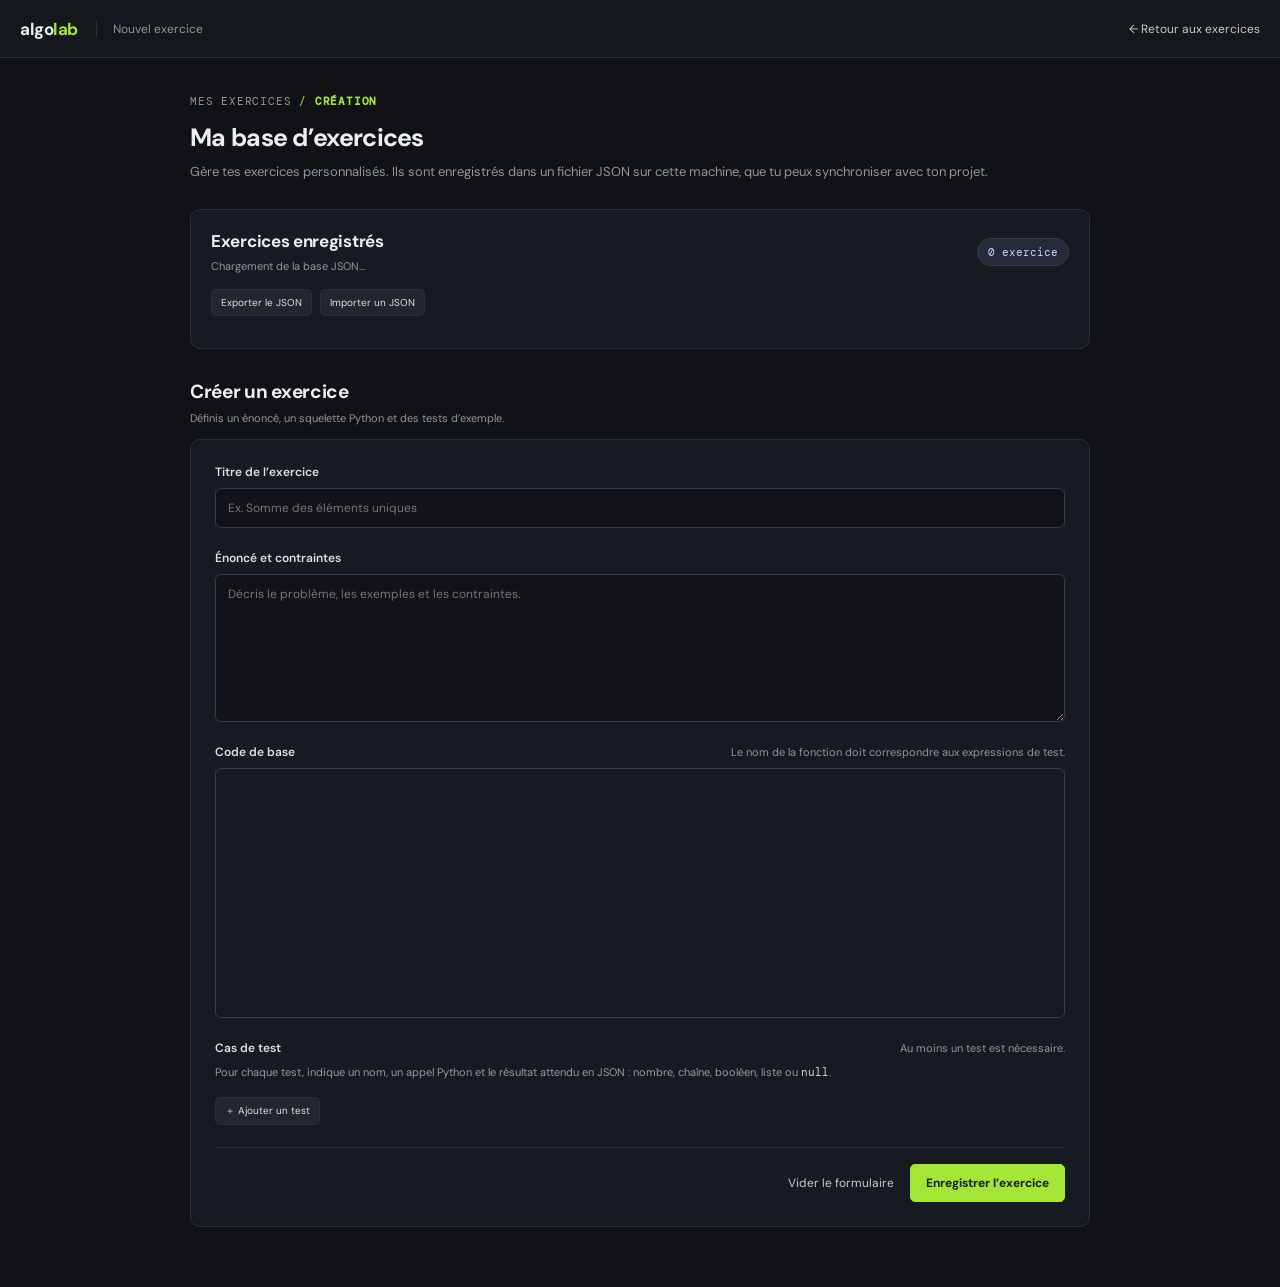
==== custom.html @ f3fa22e3 "Initial AlgoLab application baseline" ====
<!doctype html>
<html lang="fr">
<head>
  <meta charset="utf-8">
  <meta name="viewport" content="width=device-width, initial-scale=1">
  <title>Créer un exercice — AlgoLab</title>
  <link rel="preconnect" href="https://fonts.googleapis.com">
  <link href="https://fonts.googleapis.com/css2?family=DM+Mono:wght@400;500&family=DM+Sans:wght@400;500;600;700&display=swap" rel="stylesheet">
  <link rel="stylesheet" href="styles/base.css">
  <link rel="stylesheet" href="styles/layout.css">
  <link rel="stylesheet" href="styles/editor.css">
  <link rel="stylesheet" href="styles/custom.css">
</head>
<body class="custom-page">
  <div class="app">
    <header class="top">
      <div class="brand">algo<b>lab</b></div>
      <div class="sub">Nouvel exercice</div>
      <div class="grow"></div>
      <a class="back-link" href="index.html">← Retour aux exercices</a>
    </header>
    <main class="custom-main">
      <div class="custom-intro">
        <div class="crumb">MES EXERCICES <span> / <b>CRÉATION</b></span></div>
        <h1>Ma base d’exercices</h1>
        <p>Gère tes exercices personnalisés. Ils sont enregistrés dans un fichier JSON sur cette machine, que tu peux synchroniser avec ton projet.</p>
      </div>
      <section class="database-panel">
        <div class="database-heading"><div><h2>Exercices enregistrés</h2><p id="databaseStatus">Chargement de la base JSON…</p></div><span id="databaseCount" class="pill">0 exercice</span></div>
        <div class="database-tools"><button id="exportDatabase" class="btn" type="button">Exporter le JSON</button><button id="chooseImport" class="btn" type="button">Importer un JSON</button><input id="importFile" type="file" accept="application/json,.json" hidden></div>
        <div id="legacyImport" class="legacy-import" hidden><span id="legacyMessage">Des exercices de l’ancien stockage navigateur sont disponibles.</span><button id="importLegacy" class="btn" type="button">Importer dans la base JSON</button></div>
        <div id="exerciseList" class="exercise-list"></div>
      </section>
      <div class="form-title"><h2 id="formTitle">Créer un exercice</h2><p>Définis un énoncé, un squelette Python et des tests d’exemple.</p></div>
      <form id="exerciseForm" class="exercise-form">
        <label class="field">
          <span>Titre de l’exercice</span>
          <input id="exerciseTitle" name="title" required maxlength="90" placeholder="Ex. Somme des éléments uniques">
        </label>
        <label class="field">
          <span>Énoncé et contraintes</span>
          <textarea id="statement" name="statement" required rows="7" placeholder="Décris le problème, les exemples et les contraintes."></textarea>
        </label>
        <section class="field">
          <div class="field-heading"><span>Code de base</span><span class="field-help">Le nom de la fonction doit correspondre aux expressions de test.</span></div>
          <div id="codeEditor" class="editor custom-code" aria-label="Code Python de départ"></div>
        </section>
        <section class="field">
          <div class="field-heading"><span>Cas de test</span><span class="field-help">Au moins un test est nécessaire.</span></div>
          <div class="case-guide">Pour chaque test, indique un nom, un appel Python et le résultat attendu en JSON : nombre, chaîne, booléen, liste ou <code>null</code>.</div>
          <div id="testCases" class="test-cases"></div>
          <button type="button" id="addCase" class="btn add-case">＋ Ajouter un test</button>
        </section>
        <div id="formError" class="form-error" role="alert"></div>
        <div class="form-actions"><a class="cancel-link" href="custom.html">Vider le formulaire</a><button id="saveExercise" class="btn run save-exercise" type="submit">Enregistrer l’exercice</button></div>
      </form>
    </main>
  </div>
  <template id="caseTemplate">
    <div class="case-row">
      <label><span>Nom du test</span><input class="case-label" required placeholder="Ex. Liste vide"></label>
      <label><span>Appel Python</span><input class="case-expression" required placeholder="ma_fonction([])"></label>
      <label><span>Résultat attendu (JSON)</span><input class="case-expected" required placeholder="0 ou true"></label>
      <button type="button" class="remove-case" aria-label="Supprimer ce test" title="Supprimer ce test">×</button>
    </div>
  </template>
  <script type="module" src="scripts/custom.js"></script>
</body>
</html>
---- styles/base.css ----
:root{--bg:#101216;--panel:#171a20;--panel2:#1d2129;--line:#2a2f39;--text:#eceff4;--muted:#8e96a5;--green:#a3e635;--red:#ff7474;--mono:'DM Mono',monospace;--sans:'DM Sans',sans-serif}
*{box-sizing:border-box}body{margin:0;background:var(--bg);color:var(--text);font:14px var(--sans);height:100vh;overflow:hidden}
button,input,textarea{font:inherit}.grow,.spacer{flex:1}.muted,.foot{color:var(--muted)}.foot{font-size:10px}
---- styles/layout.css ----
.app{height:100vh;display:grid;grid-template-rows:58px 1fr}.top{display:flex;align-items:center;gap:18px;padding:0 20px;border-bottom:1px solid var(--line);background:#14171c}
.brand{font-weight:700;font-size:17px;letter-spacing:-.5px}.brand b{color:var(--green)}.sub{color:var(--muted);font-size:12px;border-left:1px solid var(--line);padding-left:16px}.pill{font:11px var(--mono);color:#c6d2ff;background:#242a38;border:1px solid #343d53;border-radius:20px;padding:6px 10px}
.exam-target{color:#d7e8b5;border-color:#4b5e31;background:#20271b}
.clear-submissions{border-color:#704b46;color:#ffb5a9;background:#281e1d}.clear-submissions:hover{background:#3a2522}
.add-exercise{display:block;margin:0 0 11px;padding:9px 10px;border:1px solid #3b4a2b;border-radius:6px;background:#1d2418;color:#c8e99b;text-decoration:none;font-size:12px}.add-exercise:hover{background:#27321d;color:#e1ffc0}
.layout{display:grid;grid-template-columns:275px minmax(300px,1fr) minmax(380px,1.15fr);grid-template-rows:minmax(0,1fr);height:calc(100vh - 58px);min-height:0}.sidebar,.statement,.right{min-height:0}.sidebar{border-right:1px solid var(--line);overflow:auto;background:#14171c;padding:15px 10px}.search{width:100%;background:var(--panel);border:1px solid var(--line);color:var(--text);padding:10px 12px;border-radius:7px;font-size:12px;margin-bottom:14px;outline:none}
.group{margin:16px 8px 7px;color:#697181;font-size:10px;font-weight:700;letter-spacing:1.2px;text-transform:uppercase}.item{display:flex;align-items:center;gap:9px;padding:9px 10px;border-radius:6px;color:#b9bfcb;cursor:pointer;font-size:12px}.item:hover{background:var(--panel2)}.item.active{background:#252b34;color:white}.dot{width:7px;height:7px;border-radius:50%;background:#454c59;flex:none}.item.done .dot{background:var(--green)}.name{white-space:nowrap;overflow:hidden;text-overflow:ellipsis;flex:1}.check{font-size:10px;color:var(--green)}
.statement{overflow:auto;padding:26px 28px 40px;border-right:1px solid var(--line)}.crumb{font:11px var(--mono);color:var(--muted);text-transform:uppercase;letter-spacing:.8px;margin-bottom:22px}.crumb span{color:var(--green)}h1{font-size:25px;line-height:1.2;margin:0 0 18px;letter-spacing:-.7px}.tag{display:inline-flex;padding:5px 9px;border:1px solid #343a46;border-radius:20px;color:#bdc4d0;font:10px var(--mono);margin-bottom:20px}.description{white-space:pre-wrap;color:#bcc2cc;font-size:13px;line-height:1.75}.hint{margin-top:22px;padding:13px 14px;border:1px solid #3a3825;background:#222116;border-radius:7px;color:#d4ca91;font-size:12px;line-height:1.6}
@media(max-width:900px){body{overflow:auto;height:auto}.app{height:auto;min-height:100vh}.layout{height:auto;grid-template-columns:220px 1fr;grid-template-rows:auto}.statement{display:none}.right{height:auto;min-height:calc(100vh - 58px)}}@media(max-width:700px){.exam-target{display:none}}@media(max-width:600px){.layout{grid-template-columns:1fr}.sidebar{max-height:190px;border-right:0;border-bottom:1px solid var(--line)}.right{min-height:75vh}.sub{display:none}}@media(max-width:420px){.top #count{display:none}}
---- styles/editor.css ----
.right{display:flex;height:100%;min-height:0;overflow:hidden;flex-direction:column;min-width:0;background:#111318}.bar{display:flex;flex:0 0 auto;flex-wrap:wrap;align-items:center;min-height:50px;padding:5px 10px;gap:6px;border-bottom:1px solid var(--line);background:#171a20}.file{font:10px var(--mono);color:#c5cad4;max-width:145px;overflow:hidden;text-overflow:ellipsis;white-space:nowrap}.btn{border:1px solid var(--line);border-radius:5px;background:#222630;color:#dce0e8;padding:6px 9px;font-size:10px;white-space:nowrap;cursor:pointer}.btn:hover{background:#2b303a}.run{background:var(--green);border-color:var(--green);color:#17200b;font-weight:700;padding:7px 10px}.run:hover{background:#b4f264}.run:disabled{opacity:.6;cursor:wait}.timer-tools{display:flex;align-items:center;gap:4px;border:1px solid var(--line);border-radius:6px;padding:2px 4px;background:#111318}.timer{min-width:42px;text-align:center;font:11px var(--mono);font-variant-numeric:tabular-nums;color:#e7ebf3}.timer-toggle.is-running{color:#f7d675}.timer-reset,.reset-code{font-size:14px;line-height:1;padding:5px 7px}.score-chip{border:1px solid #343a46;border-radius:6px;padding:6px 7px;color:#d5dbe5;font:10px var(--mono);white-space:nowrap}.score-chip.score-pass{color:var(--green);border-color:#536d2c;background:#202819}.score-chip.score-fail{color:#ffaaa1;border-color:#71453e;background:#291d1d}
.editorWrap{position:relative;flex:1 1 0;min-height:180px;overflow:hidden;background:#111318}.editor{height:100%;min-height:240px}.editor .cm-editor{height:100%;background:#111318;color:#d8dee9;font:13px/1.65 var(--mono)}.editor .cm-editor.cm-focused{outline:0}.editor .cm-scroller{overflow:auto}.editor .cm-gutters{border:0;background:#111318;color:#596171}.editor .cm-activeLineGutter{background:#1b2028}.editor .cm-activeLine{background:#171b22}.editor .cm-cursor,.editor .cm-dropCursor{border-left-color:#d9e2f2}.editor .cm-editor .cm-selectionBackground{background:#435b83!important}.editor .cm-editor.cm-focused .cm-selectionBackground{background:#4c6b99!important}.editor .cm-editor .cm-content ::selection{background:#4c6b99!important}.consoleHead{display:flex;flex:0 0 46px;align-items:center;padding:0 14px;border-top:1px solid var(--line);border-bottom:1px solid var(--line);font-size:11px;color:#aab1bd}.console{flex:0 1 35%;min-height:140px;max-height:45%;overflow:auto;padding:12px 16px;font:11px/1.7 var(--mono);color:#aab1bd;white-space:pre-wrap}.console-output-section{margin-bottom:14px}.console-output-label{margin-bottom:5px;color:#778192;font:10px var(--mono);text-transform:uppercase;letter-spacing:.06em}.console-output{margin:0;padding:8px 10px;border-radius:5px;background:#0d0f13;color:#dbe3ef;font:11px/1.6 var(--mono);white-space:pre-wrap;overflow-wrap:anywhere}.console-output.stderr{color:#ffaaa1}.test-results-label{padding-top:9px;border-top:1px solid var(--line)}.pass{color:var(--green)}.fail{color:var(--red)}
@media(max-width:900px){.right{height:auto;min-height:calc(100vh - 58px)}.editorWrap{flex:0 0 60vh;min-height:260px}.console{flex:0 0 36vh;max-height:none;min-height:180px}}
@media(max-width:600px){.right{min-height:75vh}.editorWrap{flex-basis:50vh}.console{flex-basis:35vh}.bar{gap:4px}.bar .foot{display:none}.file{max-width:110px}.score-chip{font-size:9px;padding:5px}.run{padding:7px 8px}}
.limit-control{display:inline-flex;align-items:center;gap:4px;color:#8992a1;font:9px var(--mono);white-space:nowrap}.limit-control select{max-width:62px;border:1px solid var(--line);border-radius:5px;background:#222630;color:#dce0e8;padding:5px 3px;font:10px var(--mono)}
.execution-metrics{display:grid;grid-template-columns:repeat(4,minmax(120px,1fr));gap:7px;margin:0 0 12px}.execution-metric{display:flex;min-width:0;flex-direction:column;gap:5px;padding:9px 10px;border:1px solid #292e38;border-radius:6px;background:#15181e}.execution-metric span{color:#8690a0;font:9px var(--mono);text-transform:uppercase;letter-spacing:.04em}.execution-metric strong{color:#dbe3ef;font:12px var(--mono);overflow-wrap:anywhere}.execution-metric small{color:#798393;font:9px/1.45 var(--mono)}
@media(max-width:820px){.execution-metrics{grid-template-columns:repeat(2,minmax(110px,1fr))}}
---- styles/custom.css ----
.custom-page{height:auto;min-height:100vh;overflow:auto}.custom-page .app{height:auto;min-height:100vh;grid-template-rows:58px 1fr}.back-link,.cancel-link{color:#c2cad7;text-decoration:none;font-size:12px}.back-link:hover,.cancel-link:hover{color:var(--green)}.custom-main{width:min(960px,100%);margin:0 auto;padding:36px 30px 60px}.custom-intro{margin-bottom:26px}.custom-intro .crumb{margin-bottom:15px}.custom-intro h1{margin-bottom:9px}.custom-intro p{margin:0;color:var(--muted);font-size:13px;line-height:1.6}.exercise-form{display:grid;gap:22px;padding:24px;background:#171a20;border:1px solid var(--line);border-radius:10px}.field{display:grid;gap:8px;min-width:0}.field>span,.field-heading>span:first-child,.case-row label>span{font-size:12px;font-weight:600;color:#dce1e9}.field input,.field textarea,.case-row input{width:100%;border:1px solid #353b47;border-radius:6px;background:#111318;color:var(--text);padding:10px 12px;outline:none;font:12px/1.5 var(--sans)}.field textarea{resize:vertical;min-height:130px}.field input:focus,.field textarea:focus,.case-row input:focus{border-color:#657bb0;box-shadow:0 0 0 2px #657bb033}.field-heading{display:flex;align-items:baseline;justify-content:space-between;gap:12px}.field-help{color:var(--muted);font-size:11px}.custom-code{height:250px;border:1px solid #353b47;border-radius:6px;overflow:hidden}.custom-code .cm-editor{height:100%}.case-guide{color:#929bab;font-size:11px;line-height:1.6}.case-guide code{font-family:var(--mono);color:#d1d8e4}.test-cases{display:grid;gap:8px}.case-row{display:grid;grid-template-columns:minmax(110px,.8fr) minmax(190px,1.5fr) minmax(150px,1fr) 30px;align-items:end;gap:9px;padding:11px;background:#13161b;border:1px solid #292e37;border-radius:7px}.case-row label{display:grid;gap:6px;min-width:0}.case-row label>span{font-size:10px;color:#959eae}.case-row input{font:11px var(--mono);padding:9px}.remove-case{width:29px;height:35px;border:1px solid #45404a;border-radius:5px;background:#211b1f;color:#ffaaa1;font-size:20px;cursor:pointer}.remove-case:hover{background:#382126}.add-case{justify-self:start}.form-error{min-height:0;color:#ff9087;font-size:12px}.form-error:empty{display:none}.form-actions{display:flex;align-items:center;justify-content:flex-end;gap:16px;border-top:1px solid var(--line);padding-top:16px}.save-exercise{padding:10px 15px;font-size:12px}.custom-page .editor .cm-editor{font:13px/1.65 var(--mono)}
@media(max-width:700px){.custom-main{padding:26px 16px 40px}.exercise-form{padding:18px}.case-row{grid-template-columns:1fr 1fr}.case-row label:nth-child(2){grid-column:span 1}.remove-case{justify-self:end}.field-heading{align-items:start;flex-direction:column;gap:4px}}
@media(max-width:440px){.case-row{grid-template-columns:1fr 30px}.case-row label{grid-column:1}.case-row .remove-case{grid-column:2;grid-row:1;align-self:start}}
.database-panel{margin:0 0 30px;padding:20px;background:#171a20;border:1px solid var(--line);border-radius:10px}.database-heading{display:flex;align-items:center;justify-content:space-between;gap:15px}.database-heading h2,.form-title h2{margin:0;color:var(--text);font-size:17px;letter-spacing:-.3px}.database-heading p,.form-title p{margin:6px 0 0;color:var(--muted);font-size:11px;line-height:1.5}.database-tools{display:flex;gap:8px;margin:15px 0 10px}.database-tools .btn{color:#dbe1eb}.legacy-import{display:flex;align-items:center;justify-content:space-between;gap:12px;margin:12px 0;padding:11px 12px;border:1px solid #66552e;border-radius:7px;background:#252014;color:#f1da9c;font-size:11px}.legacy-import[hidden]{display:none}.exercise-list{display:grid;gap:8px;margin-top:12px}.database-empty{padding:14px;border:1px dashed #343a46;border-radius:6px;color:#8e96a5;font-size:12px}.database-row{display:flex;align-items:center;justify-content:space-between;gap:14px;padding:12px 13px;border:1px solid #2a2f39;border-radius:7px;background:#13161b}.database-details h3{margin:0;color:#e4e8ef;font-size:13px;font-weight:600}.database-details p{margin:5px 0 0;color:var(--muted);font-size:10px}.database-actions{display:flex;align-items:center;gap:7px;flex:none}.database-actions a{text-align:center}.delete-exercise{color:#ffaaa1}.delete-exercise:hover{background:#382126}.form-title{margin:0 0 12px}.form-title h2{font-size:19px}
@media(max-width:520px){.database-panel{padding:14px}.database-row{align-items:flex-start}.database-actions{flex-direction:column;align-items:stretch}.database-tools{flex-wrap:wrap}.legacy-import{align-items:flex-start;flex-direction:column}}
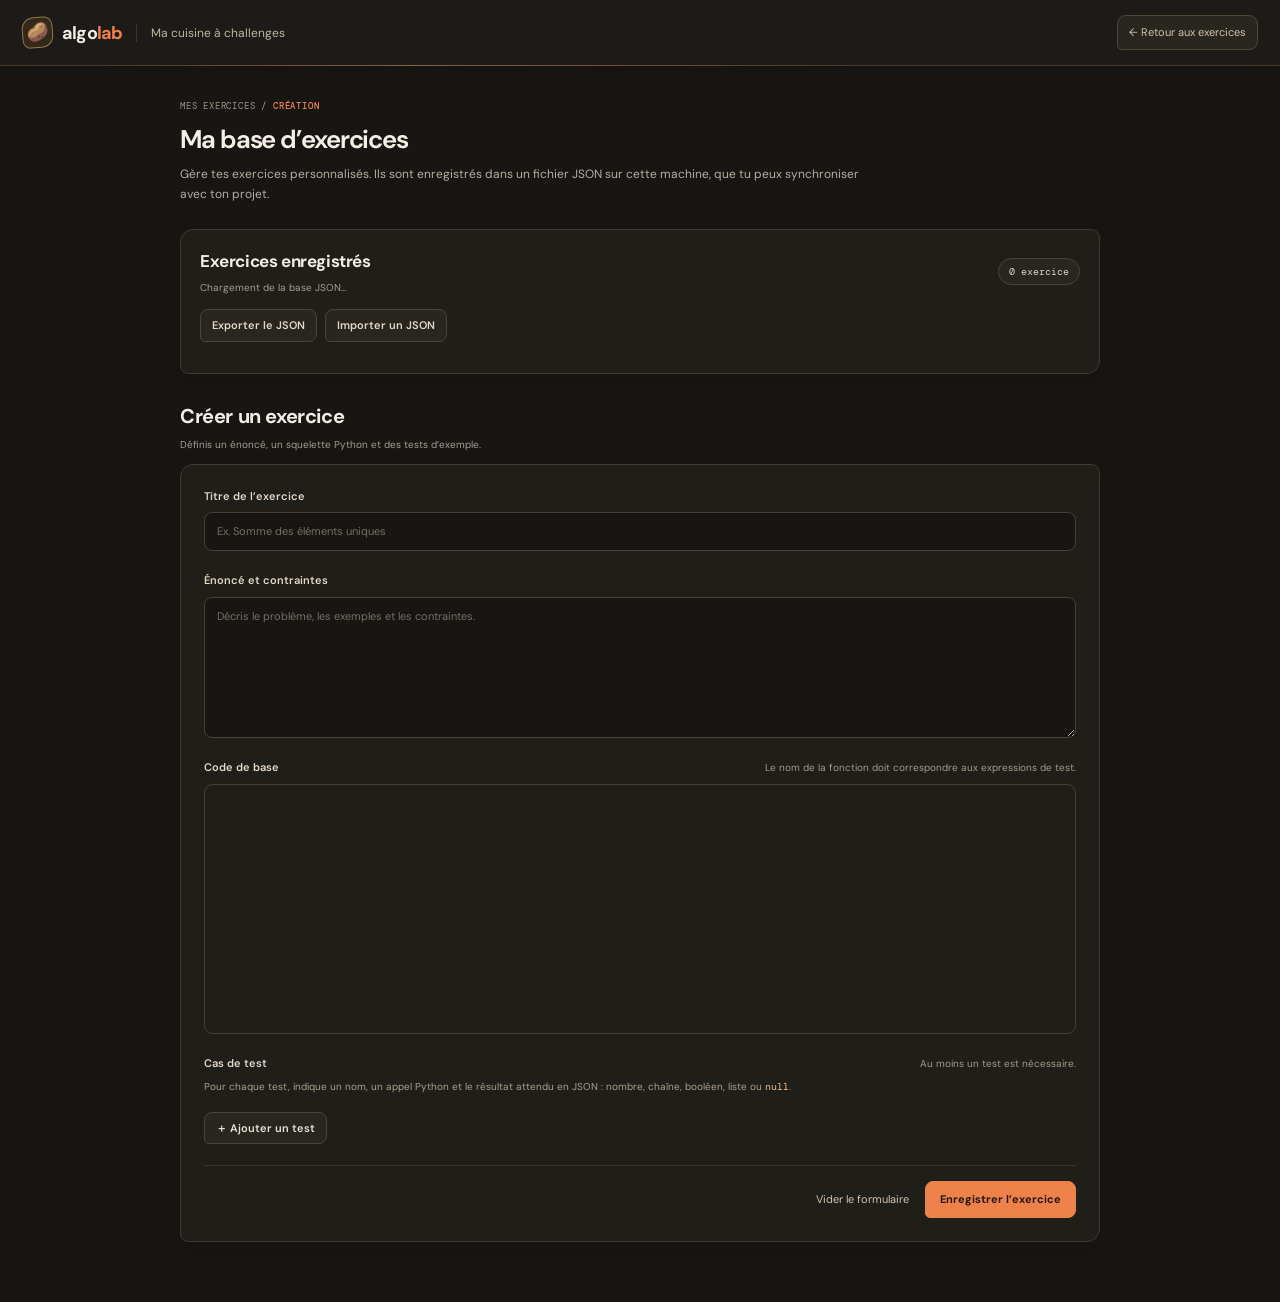
==== commit 58b657fd: "ui: give AlgoLab a warmer dark identity" ====
--- a/custom.html
+++ b/custom.html
@@ -5,7 +5,7 @@
   <meta name="viewport" content="width=device-width, initial-scale=1">
   <title>Créer un exercice — AlgoLab</title>
   <link rel="preconnect" href="https://fonts.googleapis.com">
-  <link href="https://fonts.googleapis.com/css2?family=DM+Mono:wght@400;500&family=DM+Sans:wght@400;500;600;700&display=swap" rel="stylesheet">
+  <link href="https://fonts.googleapis.com/css2?family=Caveat:wght@500;600;700&family=DM+Mono:wght@400;500&family=DM+Sans:wght@400;500;600;700&display=swap" rel="stylesheet">
   <link rel="stylesheet" href="styles/base.css">
   <link rel="stylesheet" href="styles/layout.css">
   <link rel="stylesheet" href="styles/editor.css">
@@ -14,8 +14,8 @@
 <body class="custom-page">
   <div class="app">
     <header class="top">
-      <div class="brand">algo<b>lab</b></div>
-      <div class="sub">Nouvel exercice</div>
+      <a class="brand" href="index.html" aria-label="AlgoLab, accueil"><span class="brand-mark" aria-hidden="true">🥔</span><span>algo<b>lab</b></span></a>
+      <div class="sub">Ma cuisine à challenges</div>
       <div class="grow"></div>
       <a class="back-link" href="index.html">← Retour aux exercices</a>
     </header>
--- a/styles/base.css
+++ b/styles/base.css
@@ -1,3 +1,48 @@
-:root{--bg:#101216;--panel:#171a20;--panel2:#1d2129;--line:#2a2f39;--text:#eceff4;--muted:#8e96a5;--green:#a3e635;--red:#ff7474;--mono:'DM Mono',monospace;--sans:'DM Sans',sans-serif}
-*{box-sizing:border-box}body{margin:0;background:var(--bg);color:var(--text);font:14px var(--sans);height:100vh;overflow:hidden}
-button,input,textarea{font:inherit}.grow,.spacer{flex:1}.muted,.foot{color:var(--muted)}.foot{font-size:10px}
+:root {
+  color-scheme: dark;
+  --bg: #171613;
+  --panel: #201e19;
+  --panel-raised: #27241e;
+  --panel-deep: #13120f;
+  --line: #3c372e;
+  --line-soft: #302c25;
+  --text: #f2eee6;
+  --muted: #a59e90;
+  --accent: #ee824a;
+  --accent-strong: #fa9660;
+  --accent-soft: #33231a;
+  --potato: #edc978;
+  --success: #afd08e;
+  --danger: #ef897b;
+  --mono: 'DM Mono', ui-monospace, monospace;
+  --sans: 'DM Sans', system-ui, sans-serif;
+  --hand: 'Caveat', cursive;
+}
+
+* { box-sizing: border-box; }
+
+body {
+  min-width: 320px;
+  height: 100vh;
+  margin: 0;
+  overflow: hidden;
+  background: var(--bg);
+  color: var(--text);
+  font: 14px/1.5 var(--sans);
+  -webkit-font-smoothing: antialiased;
+}
+
+button, input, textarea, select { font: inherit; }
+button, a, input, textarea, select { -webkit-tap-highlight-color: transparent; }
+button:focus-visible, a:focus-visible, input:focus-visible, textarea:focus-visible, select:focus-visible {
+  outline: 2px solid var(--accent);
+  outline-offset: 3px;
+}
+
+a { color: inherit; }
+h1, h2, h3, p { margin-top: 0; }
+.grow, .spacer { flex: 1; }
+.muted, .foot { color: var(--muted); }
+.foot { font-size: 10px; }
+
+::selection { color: #21160f; background: #f2a274; }
--- a/styles/layout.css
+++ b/styles/layout.css
@@ -1,9 +1,283 @@
-.app{height:100vh;display:grid;grid-template-rows:58px 1fr}.top{display:flex;align-items:center;gap:18px;padding:0 20px;border-bottom:1px solid var(--line);background:#14171c}
-.brand{font-weight:700;font-size:17px;letter-spacing:-.5px}.brand b{color:var(--green)}.sub{color:var(--muted);font-size:12px;border-left:1px solid var(--line);padding-left:16px}.pill{font:11px var(--mono);color:#c6d2ff;background:#242a38;border:1px solid #343d53;border-radius:20px;padding:6px 10px}
-.exam-target{color:#d7e8b5;border-color:#4b5e31;background:#20271b}
-.clear-submissions{border-color:#704b46;color:#ffb5a9;background:#281e1d}.clear-submissions:hover{background:#3a2522}
-.add-exercise{display:block;margin:0 0 11px;padding:9px 10px;border:1px solid #3b4a2b;border-radius:6px;background:#1d2418;color:#c8e99b;text-decoration:none;font-size:12px}.add-exercise:hover{background:#27321d;color:#e1ffc0}
-.layout{display:grid;grid-template-columns:275px minmax(300px,1fr) minmax(380px,1.15fr);grid-template-rows:minmax(0,1fr);height:calc(100vh - 58px);min-height:0}.sidebar,.statement,.right{min-height:0}.sidebar{border-right:1px solid var(--line);overflow:auto;background:#14171c;padding:15px 10px}.search{width:100%;background:var(--panel);border:1px solid var(--line);color:var(--text);padding:10px 12px;border-radius:7px;font-size:12px;margin-bottom:14px;outline:none}
-.group{margin:16px 8px 7px;color:#697181;font-size:10px;font-weight:700;letter-spacing:1.2px;text-transform:uppercase}.item{display:flex;align-items:center;gap:9px;padding:9px 10px;border-radius:6px;color:#b9bfcb;cursor:pointer;font-size:12px}.item:hover{background:var(--panel2)}.item.active{background:#252b34;color:white}.dot{width:7px;height:7px;border-radius:50%;background:#454c59;flex:none}.item.done .dot{background:var(--green)}.name{white-space:nowrap;overflow:hidden;text-overflow:ellipsis;flex:1}.check{font-size:10px;color:var(--green)}
-.statement{overflow:auto;padding:26px 28px 40px;border-right:1px solid var(--line)}.crumb{font:11px var(--mono);color:var(--muted);text-transform:uppercase;letter-spacing:.8px;margin-bottom:22px}.crumb span{color:var(--green)}h1{font-size:25px;line-height:1.2;margin:0 0 18px;letter-spacing:-.7px}.tag{display:inline-flex;padding:5px 9px;border:1px solid #343a46;border-radius:20px;color:#bdc4d0;font:10px var(--mono);margin-bottom:20px}.description{white-space:pre-wrap;color:#bcc2cc;font-size:13px;line-height:1.75}.hint{margin-top:22px;padding:13px 14px;border:1px solid #3a3825;background:#222116;border-radius:7px;color:#d4ca91;font-size:12px;line-height:1.6}
-@media(max-width:900px){body{overflow:auto;height:auto}.app{height:auto;min-height:100vh}.layout{height:auto;grid-template-columns:220px 1fr;grid-template-rows:auto}.statement{display:none}.right{height:auto;min-height:calc(100vh - 58px)}}@media(max-width:700px){.exam-target{display:none}}@media(max-width:600px){.layout{grid-template-columns:1fr}.sidebar{max-height:190px;border-right:0;border-bottom:1px solid var(--line)}.right{min-height:75vh}.sub{display:none}}@media(max-width:420px){.top #count{display:none}}
+.app {
+  display: grid;
+  grid-template-rows: 66px minmax(0, 1fr);
+  height: 100vh;
+}
+
+.top {
+  position: relative;
+  z-index: 2;
+  display: flex;
+  min-width: 0;
+  align-items: center;
+  gap: 14px;
+  padding: 0 22px;
+  border-bottom: 1px solid #4b382b;
+  background: #1d1b17;
+  box-shadow: 0 3px 14px #09080630;
+}
+
+.top::after {
+  position: absolute;
+  right: 0;
+  bottom: -1px;
+  left: 0;
+  height: 1px;
+  background: linear-gradient(90deg, transparent 8%, #d9824b80 32%, transparent 67%);
+  content: '';
+  pointer-events: none;
+}
+
+.brand {
+  display: inline-flex;
+  flex: none;
+  align-items: center;
+  gap: 9px;
+  color: var(--text);
+  font-size: 18px;
+  font-weight: 700;
+  letter-spacing: -.8px;
+  text-decoration: none;
+}
+
+.brand > span:last-child { line-height: 1; }
+.brand b { color: var(--accent); }
+
+.brand-mark {
+  display: grid;
+  width: 31px;
+  height: 31px;
+  place-items: center;
+  border: 1px solid #f0c97880;
+  border-radius: 12px 9px 12px 8px;
+  background: #34281a;
+  font-size: 18px;
+  transform: rotate(-5deg);
+}
+
+.sub {
+  padding-left: 14px;
+  border-left: 1px solid var(--line);
+  color: #c0b5a2;
+  font-size: 12px;
+}
+
+.pill {
+  display: inline-flex;
+  flex: none;
+  align-items: center;
+  gap: 5px;
+  padding: 6px 10px;
+  border: 1px solid #4a4438;
+  border-radius: 999px;
+  background: #29261f;
+  color: #d6d0c4;
+  font: 10px var(--mono);
+  white-space: nowrap;
+}
+
+.exam-target { border-color: #665233; background: #30281a; color: #f0d28e; }
+.exam-target i { color: #ba8954; font-style: normal; }
+.language-pill { border-color: #514536; color: #f0c978; }
+.language-pill span { width: 6px; height: 6px; border-radius: 50%; background: var(--success); }
+.count-pill { color: #c6bfb2; }
+
+.btn {
+  padding: 7px 11px;
+  border: 1px solid #4b4438;
+  border-radius: 8px 8px 8px 5px;
+  background: #29261f;
+  color: #e9e2d6;
+  font-size: 11px;
+  font-weight: 600;
+  white-space: nowrap;
+  cursor: pointer;
+  transition: border-color .16s ease, background .16s ease, color .16s ease, transform .16s ease;
+}
+
+.btn:hover { border-color: #806046; background: #352e25; }
+.btn:active { transform: translateY(1px); }
+.clear-submissions { border-color: #67453a; background: #2d211c; color: #eab39b; }
+.clear-submissions:hover { border-color: var(--accent); background: #3a271e; color: #ffd2b9; }
+
+.add-exercise {
+  display: flex;
+  align-items: center;
+  gap: 9px;
+  margin: 0 0 11px;
+  padding: 10px 12px;
+  border: 1px solid #67442f;
+  border-radius: 10px 10px 10px 6px;
+  background: #2c211a;
+  color: #f1b28b;
+  font-size: 12px;
+  font-weight: 600;
+  text-decoration: none;
+  transition: background .16s ease, border-color .16s ease;
+}
+
+.add-exercise::first-letter { color: var(--accent); }
+.add-exercise:hover { border-color: var(--accent); background: #37271e; color: #ffd4b6; }
+
+.layout {
+  display: grid;
+  min-height: 0;
+  grid-template-columns: 250px minmax(285px, .92fr) minmax(390px, 1.2fr);
+  gap: 11px;
+  padding: 11px;
+}
+
+.sidebar, .statement, .right { min-width: 0; min-height: 0; }
+
+.sidebar {
+  overflow: auto;
+  padding: 14px 11px;
+  border: 1px solid var(--line-soft);
+  border-radius: 12px 8px 12px 8px;
+  background: #1d1b17;
+}
+
+.search {
+  width: 100%;
+  margin-bottom: 13px;
+  padding: 10px 12px;
+  border: 1px solid #403a31;
+  border-radius: 9px;
+  outline: none;
+  background: #151410;
+  color: var(--text);
+  font-size: 12px;
+  transition: border-color .16s ease, box-shadow .16s ease;
+}
+
+.search::placeholder { color: #81796c; }
+.search:focus { border-color: #b66e45; box-shadow: 0 0 0 3px #ee824a16; }
+
+.group {
+  margin: 18px 8px 7px;
+  color: #968b79;
+  font-size: 9px;
+  font-weight: 700;
+  letter-spacing: 1.25px;
+  text-transform: uppercase;
+}
+
+.item {
+  position: relative;
+  display: flex;
+  align-items: center;
+  gap: 9px;
+  padding: 9px 10px;
+  border: 1px solid transparent;
+  border-radius: 8px 8px 8px 5px;
+  color: #c2bbae;
+  cursor: pointer;
+  font-size: 11px;
+  transition: background .14s ease, border-color .14s ease, color .14s ease;
+}
+
+.item:hover { background: #29261f; color: var(--text); }
+.item.active { border-color: #50402f; background: #30271e; color: #fff3e5; }
+.item.active::before { position: absolute; top: 9px; bottom: 9px; left: -1px; width: 2px; border-radius: 2px; background: var(--accent); content: ''; }
+.dot { width: 6px; height: 6px; flex: none; border-radius: 50%; background: #6e675a; }
+.item.done .dot { background: var(--success); box-shadow: 0 0 0 3px #afd08e18; }
+.name { overflow: hidden; flex: 1; white-space: nowrap; text-overflow: ellipsis; }
+.check { color: var(--success); font-size: 10px; }
+
+.statement {
+  overflow: auto;
+  padding: 25px 25px 30px;
+  border: 1px solid var(--line-soft);
+  border-radius: 12px 8px 12px 8px;
+  background: #201e19;
+}
+
+.crumb {
+  margin-bottom: 20px;
+  color: #9c927f;
+  font: 9px var(--mono);
+  letter-spacing: .09em;
+  text-transform: uppercase;
+}
+
+.crumb span { color: #c0a27c; }
+.crumb b { color: var(--accent); font-weight: 500; }
+
+h1 {
+  margin: 0 0 13px;
+  color: #f5efe5;
+  font-size: clamp(23px, 2vw, 31px);
+  font-weight: 650;
+  letter-spacing: -1.1px;
+  line-height: 1.13;
+}
+
+.tag {
+  display: inline-flex;
+  margin: 0 0 20px;
+  padding: 5px 9px;
+  border: 1px solid #594432;
+  border-radius: 999px;
+  background: #2e241b;
+  color: #e6b48d;
+  font: 9px var(--mono);
+}
+
+.description {
+  color: #d0c9bd;
+  font-size: 12px;
+  line-height: 1.8;
+  white-space: pre-wrap;
+}
+
+.hint {
+  display: flex;
+  align-items: flex-start;
+  gap: 11px;
+  margin-top: 24px;
+  padding: 13px 14px;
+  border: 1px dashed #705238;
+  border-radius: 11px 11px 11px 6px;
+  background: #292219;
+  color: #edcf91;
+}
+
+.hint-spark { color: var(--accent); font-size: 17px; line-height: 1.1; }
+.hint b { display: block; margin-bottom: 2px; color: #f0c887; font: 600 18px/1 var(--hand); }
+.hint p { margin: 0; color: #c4b69d; font-size: 10px; line-height: 1.6; }
+
+@media (max-width: 1120px) {
+  .top { gap: 9px; padding: 0 15px; }
+  .sub { font-size: 11px; }
+  .layout { grid-template-columns: 220px minmax(240px, .9fr) minmax(360px, 1.2fr); gap: 8px; padding: 8px; }
+  .statement { padding: 22px 19px; }
+}
+
+@media (max-width: 900px) {
+  body { height: auto; overflow: auto; }
+  .app { height: auto; min-height: 100vh; grid-template-rows: auto 1fr; }
+  .top { min-height: 64px; flex-wrap: wrap; padding: 10px 14px; }
+  .layout { height: auto; grid-template-columns: 220px minmax(0, 1fr); grid-template-rows: auto; }
+  .statement { display: none; }
+  .right { height: auto; min-height: calc(100vh - 90px); }
+}
+
+@media (max-width: 700px) {
+  .exam-target, .count-pill { display: none; }
+  .sub { display: none; }
+  .top .grow { display: block; }
+}
+
+@media (max-width: 600px) {
+  .layout { grid-template-columns: 1fr; }
+  .sidebar { max-height: 220px; border-radius: 10px; }
+  .right { min-height: 75vh; border-radius: 10px; }
+  .top { gap: 8px; padding: 9px 11px; }
+  .brand { font-size: 16px; }
+  .brand-mark { width: 28px; height: 28px; }
+  .clear-submissions { padding: 6px 8px; font-size: 10px; }
+}
+
+@media (max-width: 420px) {
+  .language-pill { display: none; }
+}
--- a/styles/editor.css
+++ b/styles/editor.css
@@ -1,7 +1,166 @@
-.right{display:flex;height:100%;min-height:0;overflow:hidden;flex-direction:column;min-width:0;background:#111318}.bar{display:flex;flex:0 0 auto;flex-wrap:wrap;align-items:center;min-height:50px;padding:5px 10px;gap:6px;border-bottom:1px solid var(--line);background:#171a20}.file{font:10px var(--mono);color:#c5cad4;max-width:145px;overflow:hidden;text-overflow:ellipsis;white-space:nowrap}.btn{border:1px solid var(--line);border-radius:5px;background:#222630;color:#dce0e8;padding:6px 9px;font-size:10px;white-space:nowrap;cursor:pointer}.btn:hover{background:#2b303a}.run{background:var(--green);border-color:var(--green);color:#17200b;font-weight:700;padding:7px 10px}.run:hover{background:#b4f264}.run:disabled{opacity:.6;cursor:wait}.timer-tools{display:flex;align-items:center;gap:4px;border:1px solid var(--line);border-radius:6px;padding:2px 4px;background:#111318}.timer{min-width:42px;text-align:center;font:11px var(--mono);font-variant-numeric:tabular-nums;color:#e7ebf3}.timer-toggle.is-running{color:#f7d675}.timer-reset,.reset-code{font-size:14px;line-height:1;padding:5px 7px}.score-chip{border:1px solid #343a46;border-radius:6px;padding:6px 7px;color:#d5dbe5;font:10px var(--mono);white-space:nowrap}.score-chip.score-pass{color:var(--green);border-color:#536d2c;background:#202819}.score-chip.score-fail{color:#ffaaa1;border-color:#71453e;background:#291d1d}
-.editorWrap{position:relative;flex:1 1 0;min-height:180px;overflow:hidden;background:#111318}.editor{height:100%;min-height:240px}.editor .cm-editor{height:100%;background:#111318;color:#d8dee9;font:13px/1.65 var(--mono)}.editor .cm-editor.cm-focused{outline:0}.editor .cm-scroller{overflow:auto}.editor .cm-gutters{border:0;background:#111318;color:#596171}.editor .cm-activeLineGutter{background:#1b2028}.editor .cm-activeLine{background:#171b22}.editor .cm-cursor,.editor .cm-dropCursor{border-left-color:#d9e2f2}.editor .cm-editor .cm-selectionBackground{background:#435b83!important}.editor .cm-editor.cm-focused .cm-selectionBackground{background:#4c6b99!important}.editor .cm-editor .cm-content ::selection{background:#4c6b99!important}.consoleHead{display:flex;flex:0 0 46px;align-items:center;padding:0 14px;border-top:1px solid var(--line);border-bottom:1px solid var(--line);font-size:11px;color:#aab1bd}.console{flex:0 1 35%;min-height:140px;max-height:45%;overflow:auto;padding:12px 16px;font:11px/1.7 var(--mono);color:#aab1bd;white-space:pre-wrap}.console-output-section{margin-bottom:14px}.console-output-label{margin-bottom:5px;color:#778192;font:10px var(--mono);text-transform:uppercase;letter-spacing:.06em}.console-output{margin:0;padding:8px 10px;border-radius:5px;background:#0d0f13;color:#dbe3ef;font:11px/1.6 var(--mono);white-space:pre-wrap;overflow-wrap:anywhere}.console-output.stderr{color:#ffaaa1}.test-results-label{padding-top:9px;border-top:1px solid var(--line)}.pass{color:var(--green)}.fail{color:var(--red)}
-@media(max-width:900px){.right{height:auto;min-height:calc(100vh - 58px)}.editorWrap{flex:0 0 60vh;min-height:260px}.console{flex:0 0 36vh;max-height:none;min-height:180px}}
-@media(max-width:600px){.right{min-height:75vh}.editorWrap{flex-basis:50vh}.console{flex-basis:35vh}.bar{gap:4px}.bar .foot{display:none}.file{max-width:110px}.score-chip{font-size:9px;padding:5px}.run{padding:7px 8px}}
-.limit-control{display:inline-flex;align-items:center;gap:4px;color:#8992a1;font:9px var(--mono);white-space:nowrap}.limit-control select{max-width:62px;border:1px solid var(--line);border-radius:5px;background:#222630;color:#dce0e8;padding:5px 3px;font:10px var(--mono)}
-.execution-metrics{display:grid;grid-template-columns:repeat(4,minmax(120px,1fr));gap:7px;margin:0 0 12px}.execution-metric{display:flex;min-width:0;flex-direction:column;gap:5px;padding:9px 10px;border:1px solid #292e38;border-radius:6px;background:#15181e}.execution-metric span{color:#8690a0;font:9px var(--mono);text-transform:uppercase;letter-spacing:.04em}.execution-metric strong{color:#dbe3ef;font:12px var(--mono);overflow-wrap:anywhere}.execution-metric small{color:#798393;font:9px/1.45 var(--mono)}
-@media(max-width:820px){.execution-metrics{grid-template-columns:repeat(2,minmax(110px,1fr))}}
+.right {
+  display: flex;
+  height: 100%;
+  min-width: 0;
+  min-height: 0;
+  overflow: hidden;
+  flex-direction: column;
+  border: 1px solid #423b30;
+  border-radius: 12px 8px 12px 8px;
+  background: var(--panel-deep);
+  box-shadow: 0 8px 26px #08070525;
+}
+
+.bar {
+  display: flex;
+  min-height: 52px;
+  flex: 0 0 auto;
+  flex-wrap: wrap;
+  align-items: center;
+  gap: 6px;
+  padding: 6px 10px;
+  border-bottom: 1px solid #393328;
+  background: #24211b;
+}
+
+.file {
+  max-width: 145px;
+  overflow: hidden;
+  color: #d3c8b7;
+  font: 10px var(--mono);
+  text-overflow: ellipsis;
+  white-space: nowrap;
+}
+
+.timer-tools {
+  display: flex;
+  align-items: center;
+  gap: 4px;
+  padding: 2px 4px;
+  border: 1px solid #403a30;
+  border-radius: 8px;
+  background: #191713;
+}
+
+.timer {
+  min-width: 42px;
+  color: #f0d6a1;
+  font: 10px var(--mono);
+  font-variant-numeric: tabular-nums;
+  text-align: center;
+}
+
+.timer-toggle.is-running { color: var(--potato); }
+.timer-reset, .reset-code { padding: 5px 7px; color: #c6b9a6; font-size: 13px; line-height: 1; }
+.timer-reset:hover, .reset-code:hover { color: #ffd3b4; }
+
+.score-chip {
+  padding: 6px 8px;
+  border: 1px solid #494237;
+  border-radius: 8px;
+  color: #d7cbbb;
+  font: 9px var(--mono);
+  white-space: nowrap;
+}
+
+.score-chip.score-pass { border-color: #536b42; background: #222b1d; color: var(--success); }
+.score-chip.score-fail { border-color: #75483d; background: #30201b; color: #f2a093; }
+
+.run {
+  padding: 8px 13px;
+  border-color: var(--accent);
+  background: var(--accent);
+  color: #26170f;
+  font-weight: 700;
+}
+
+.run:hover { border-color: var(--accent-strong); background: var(--accent-strong); color: #28180f; }
+.run:disabled { opacity: .6; cursor: wait; }
+
+.limit-control {
+  display: inline-flex;
+  align-items: center;
+  gap: 4px;
+  color: #a9a08f;
+  font: 9px var(--mono);
+  white-space: nowrap;
+}
+
+.limit-control select {
+  max-width: 62px;
+  padding: 5px 4px;
+  border: 1px solid #474034;
+  border-radius: 6px;
+  background: #1b1915;
+  color: #e2d7c8;
+  font: 9px var(--mono);
+}
+
+.editorWrap {
+  position: relative;
+  min-height: 180px;
+  overflow: hidden;
+  flex: 1 1 0;
+  background: #171613;
+}
+
+.editor { height: 100%; min-height: 240px; }
+.editor .cm-editor { height: 100%; background: #171613; color: #e7e0d5; font: 12px/1.7 var(--mono); }
+.editor .cm-editor.cm-focused { outline: 0; }
+.editor .cm-scroller { overflow: auto; }
+.editor .cm-gutters { border: 0; background: #171613; color: #746c5e; }
+.editor .cm-activeLineGutter { background: #211f19; color: #d0aa7b; }
+.editor .cm-activeLine { background: #1d1b16; }
+.editor .cm-cursor, .editor .cm-dropCursor { border-left-color: #f3c98f; }
+.editor .cm-editor .cm-selectionBackground { background: #67452f !important; }
+.editor .cm-editor.cm-focused .cm-selectionBackground { background: #815438 !important; }
+.editor .cm-editor .cm-content ::selection { background: #815438 !important; }
+
+.consoleHead {
+  display: flex;
+  min-height: 44px;
+  flex: 0 0 44px;
+  align-items: center;
+  padding: 0 14px;
+  border-top: 1px solid #393328;
+  border-bottom: 1px solid #393328;
+  background: #211f19;
+  color: #c4b7a4;
+  font-size: 10px;
+  letter-spacing: .025em;
+}
+
+.consoleHead > span:first-child { color: #d6a077; }
+.console { min-height: 140px; max-height: 45%; overflow: auto; flex: 0 1 35%; padding: 12px 14px; color: #bcb3a5; font: 10px/1.7 var(--mono); white-space: pre-wrap; }
+.console-output-section { margin-bottom: 14px; }
+.console-output-label { margin-bottom: 5px; color: #a29580; font: 9px var(--mono); letter-spacing: .06em; text-transform: uppercase; }
+.console-output { margin: 0; padding: 9px 11px; border: 1px solid #39342b; border-radius: 8px 8px 8px 5px; background: #171613; color: #e0d8cb; font: 10px/1.65 var(--mono); overflow-wrap: anywhere; white-space: pre-wrap; }
+.console-output.stderr { border-color: #70473d; color: #f2a093; }
+.test-results-label { padding-top: 10px; border-top: 1px solid #393328; }
+.pass { color: var(--success); }
+.fail { color: var(--danger); }
+
+.execution-metrics { display: grid; grid-template-columns: repeat(4, minmax(110px, 1fr)); gap: 7px; margin: 0 0 12px; }
+.execution-metric { display: flex; min-width: 0; flex-direction: column; gap: 5px; padding: 9px 10px; border: 1px solid #39342b; border-radius: 9px 9px 9px 5px; background: #24211b; }
+.execution-metric span { color: #a89a83; font: 8px var(--mono); letter-spacing: .04em; text-transform: uppercase; }
+.execution-metric strong { color: #f0e6d7; font: 11px var(--mono); overflow-wrap: anywhere; }
+.execution-metric small { color: #9a907f; font: 9px/1.45 var(--mono); }
+
+@media (max-width: 900px) {
+  .right { height: auto; min-height: calc(100vh - 90px); }
+  .editorWrap { min-height: 260px; flex: 0 0 60vh; }
+  .console { max-height: none; min-height: 180px; flex: 0 0 36vh; }
+}
+
+@media (max-width: 820px) { .execution-metrics { grid-template-columns: repeat(2, minmax(110px, 1fr)); } }
+
+@media (max-width: 600px) {
+  .right { min-height: 75vh; }
+  .editorWrap { flex-basis: 50vh; }
+  .console { flex-basis: 35vh; }
+  .bar { gap: 5px; }
+  .bar .foot { display: none; }
+  .file { max-width: 110px; }
+  .score-chip { padding: 5px 6px; font-size: 8px; }
+  .run { padding: 7px 9px; }
+}
--- a/styles/custom.css
+++ b/styles/custom.css
@@ -1,5 +1,114 @@
-.custom-page{height:auto;min-height:100vh;overflow:auto}.custom-page .app{height:auto;min-height:100vh;grid-template-rows:58px 1fr}.back-link,.cancel-link{color:#c2cad7;text-decoration:none;font-size:12px}.back-link:hover,.cancel-link:hover{color:var(--green)}.custom-main{width:min(960px,100%);margin:0 auto;padding:36px 30px 60px}.custom-intro{margin-bottom:26px}.custom-intro .crumb{margin-bottom:15px}.custom-intro h1{margin-bottom:9px}.custom-intro p{margin:0;color:var(--muted);font-size:13px;line-height:1.6}.exercise-form{display:grid;gap:22px;padding:24px;background:#171a20;border:1px solid var(--line);border-radius:10px}.field{display:grid;gap:8px;min-width:0}.field>span,.field-heading>span:first-child,.case-row label>span{font-size:12px;font-weight:600;color:#dce1e9}.field input,.field textarea,.case-row input{width:100%;border:1px solid #353b47;border-radius:6px;background:#111318;color:var(--text);padding:10px 12px;outline:none;font:12px/1.5 var(--sans)}.field textarea{resize:vertical;min-height:130px}.field input:focus,.field textarea:focus,.case-row input:focus{border-color:#657bb0;box-shadow:0 0 0 2px #657bb033}.field-heading{display:flex;align-items:baseline;justify-content:space-between;gap:12px}.field-help{color:var(--muted);font-size:11px}.custom-code{height:250px;border:1px solid #353b47;border-radius:6px;overflow:hidden}.custom-code .cm-editor{height:100%}.case-guide{color:#929bab;font-size:11px;line-height:1.6}.case-guide code{font-family:var(--mono);color:#d1d8e4}.test-cases{display:grid;gap:8px}.case-row{display:grid;grid-template-columns:minmax(110px,.8fr) minmax(190px,1.5fr) minmax(150px,1fr) 30px;align-items:end;gap:9px;padding:11px;background:#13161b;border:1px solid #292e37;border-radius:7px}.case-row label{display:grid;gap:6px;min-width:0}.case-row label>span{font-size:10px;color:#959eae}.case-row input{font:11px var(--mono);padding:9px}.remove-case{width:29px;height:35px;border:1px solid #45404a;border-radius:5px;background:#211b1f;color:#ffaaa1;font-size:20px;cursor:pointer}.remove-case:hover{background:#382126}.add-case{justify-self:start}.form-error{min-height:0;color:#ff9087;font-size:12px}.form-error:empty{display:none}.form-actions{display:flex;align-items:center;justify-content:flex-end;gap:16px;border-top:1px solid var(--line);padding-top:16px}.save-exercise{padding:10px 15px;font-size:12px}.custom-page .editor .cm-editor{font:13px/1.65 var(--mono)}
-@media(max-width:700px){.custom-main{padding:26px 16px 40px}.exercise-form{padding:18px}.case-row{grid-template-columns:1fr 1fr}.case-row label:nth-child(2){grid-column:span 1}.remove-case{justify-self:end}.field-heading{align-items:start;flex-direction:column;gap:4px}}
-@media(max-width:440px){.case-row{grid-template-columns:1fr 30px}.case-row label{grid-column:1}.case-row .remove-case{grid-column:2;grid-row:1;align-self:start}}
-.database-panel{margin:0 0 30px;padding:20px;background:#171a20;border:1px solid var(--line);border-radius:10px}.database-heading{display:flex;align-items:center;justify-content:space-between;gap:15px}.database-heading h2,.form-title h2{margin:0;color:var(--text);font-size:17px;letter-spacing:-.3px}.database-heading p,.form-title p{margin:6px 0 0;color:var(--muted);font-size:11px;line-height:1.5}.database-tools{display:flex;gap:8px;margin:15px 0 10px}.database-tools .btn{color:#dbe1eb}.legacy-import{display:flex;align-items:center;justify-content:space-between;gap:12px;margin:12px 0;padding:11px 12px;border:1px solid #66552e;border-radius:7px;background:#252014;color:#f1da9c;font-size:11px}.legacy-import[hidden]{display:none}.exercise-list{display:grid;gap:8px;margin-top:12px}.database-empty{padding:14px;border:1px dashed #343a46;border-radius:6px;color:#8e96a5;font-size:12px}.database-row{display:flex;align-items:center;justify-content:space-between;gap:14px;padding:12px 13px;border:1px solid #2a2f39;border-radius:7px;background:#13161b}.database-details h3{margin:0;color:#e4e8ef;font-size:13px;font-weight:600}.database-details p{margin:5px 0 0;color:var(--muted);font-size:10px}.database-actions{display:flex;align-items:center;gap:7px;flex:none}.database-actions a{text-align:center}.delete-exercise{color:#ffaaa1}.delete-exercise:hover{background:#382126}.form-title{margin:0 0 12px}.form-title h2{font-size:19px}
-@media(max-width:520px){.database-panel{padding:14px}.database-row{align-items:flex-start}.database-actions{flex-direction:column;align-items:stretch}.database-tools{flex-wrap:wrap}.legacy-import{align-items:flex-start;flex-direction:column}}
+.custom-page { height: auto; min-height: 100vh; overflow: auto; }
+.custom-page .app { height: auto; min-height: 100vh; grid-template-rows: 66px 1fr; }
+
+.back-link, .cancel-link { color: #d0c3b0; font-size: 11px; text-decoration: none; }
+.back-link { padding: 8px 11px; border: 1px solid #504638; border-radius: 9px 9px 9px 5px; background: #29261f; }
+.back-link:hover, .cancel-link:hover { border-color: var(--accent); color: #ffc29d; }
+
+.custom-main { width: min(980px, 100%); margin: 0 auto; padding: 34px 30px 60px; }
+.custom-intro { margin-bottom: 24px; }
+.custom-intro .crumb { margin-bottom: 14px; }
+.custom-intro h1 { margin-bottom: 9px; }
+.custom-intro p { max-width: 700px; margin: 0; color: #b7ae9f; font-size: 12px; line-height: 1.7; }
+
+.database-panel, .exercise-form {
+  border: 1px solid #403a30;
+  border-radius: 13px 9px 13px 8px;
+  background: #201e19;
+  box-shadow: 0 8px 25px #09080620;
+}
+
+.database-panel { margin: 0 0 27px; padding: 19px; }
+.database-heading { display: flex; align-items: center; justify-content: space-between; gap: 15px; }
+.database-heading h2, .form-title h2 { margin: 0; color: var(--text); font-size: 17px; letter-spacing: -.4px; }
+.database-heading p, .form-title p { margin: 6px 0 0; color: var(--muted); font-size: 10px; line-height: 1.5; }
+.database-tools { display: flex; gap: 8px; margin: 14px 0 10px; }
+.database-tools .btn { color: #e2d8c9; }
+
+.legacy-import {
+  display: flex;
+  align-items: center;
+  justify-content: space-between;
+  gap: 12px;
+  margin: 12px 0;
+  padding: 11px 12px;
+  border: 1px solid #705633;
+  border-radius: 9px;
+  background: #2c251b;
+  color: #edce91;
+  font-size: 11px;
+}
+
+.legacy-import[hidden] { display: none; }
+.exercise-list { display: grid; gap: 8px; margin-top: 12px; }
+.database-empty { padding: 14px; border: 1px dashed #484135; border-radius: 8px; color: var(--muted); font-size: 11px; }
+.database-row { display: flex; align-items: center; justify-content: space-between; gap: 14px; padding: 12px 13px; border: 1px solid #39342b; border-radius: 9px 9px 9px 5px; background: #191814; }
+.database-details h3 { margin: 0; color: #eee7dc; font-size: 12px; font-weight: 600; }
+.database-details p { margin: 5px 0 0; color: #a49a89; font-size: 9px; }
+.database-actions { display: flex; flex: none; align-items: center; gap: 7px; }
+.database-actions a { text-align: center; }
+.delete-exercise { border-color: #65443b; color: #eaa295; }
+.delete-exercise:hover { background: #35231f; }
+
+.form-title { margin: 0 0 12px; }
+.form-title h2 { font-size: 20px; }
+.exercise-form { display: grid; gap: 21px; padding: 23px; }
+.field { display: grid; min-width: 0; gap: 8px; }
+.field > span, .field-heading > span:first-child, .case-row label > span { color: #e2d8c9; font-size: 11px; font-weight: 600; }
+.field input, .field textarea, .case-row input {
+  width: 100%;
+  padding: 10px 12px;
+  border: 1px solid #474034;
+  border-radius: 8px;
+  outline: none;
+  background: #171613;
+  color: var(--text);
+  font: 11px/1.55 var(--sans);
+  transition: border-color .15s ease, box-shadow .15s ease;
+}
+
+.field input::placeholder, .field textarea::placeholder, .case-row input::placeholder { color: #766f63; }
+.field input:focus, .field textarea:focus, .case-row input:focus { border-color: #b8714d; box-shadow: 0 0 0 3px #ee824a18; }
+.field textarea { min-height: 130px; resize: vertical; }
+.field-heading { display: flex; align-items: baseline; justify-content: space-between; gap: 12px; }
+.field-help { color: #a49a89; font-size: 10px; }
+.custom-code { height: 250px; overflow: hidden; border: 1px solid #474034; border-radius: 9px; }
+.custom-code .cm-editor { height: 100%; }
+.case-guide { color: #aaa08f; font-size: 10px; line-height: 1.65; }
+.case-guide code { color: #edbd87; font-family: var(--mono); }
+.test-cases { display: grid; gap: 8px; }
+.case-row { display: grid; grid-template-columns: minmax(110px, .8fr) minmax(190px, 1.5fr) minmax(150px, 1fr) 30px; align-items: end; gap: 9px; padding: 11px; border: 1px solid #3a352c; border-radius: 9px; background: #191814; }
+.case-row label { display: grid; min-width: 0; gap: 6px; }
+.case-row label > span { color: #a99e8b; font-size: 9px; }
+.case-row input { padding: 9px; font: 10px var(--mono); }
+.remove-case { width: 29px; height: 35px; border: 1px solid #61453b; border-radius: 7px; background: #2c201c; color: #eaa295; font-size: 19px; cursor: pointer; }
+.remove-case:hover { border-color: var(--danger); background: #39241f; }
+.add-case { justify-self: start; }
+.form-error { min-height: 0; color: var(--danger); font-size: 11px; }
+.form-error:empty { display: none; }
+.form-actions { display: flex; align-items: center; justify-content: flex-end; gap: 16px; padding-top: 15px; border-top: 1px solid #39342b; }
+.save-exercise { padding: 9px 14px; font-size: 11px; }
+
+@media (max-width: 700px) {
+  .custom-page .app { grid-template-rows: auto 1fr; }
+  .custom-main { padding: 25px 16px 40px; }
+  .exercise-form { padding: 17px; }
+  .case-row { grid-template-columns: 1fr 1fr; }
+  .case-row label:nth-child(2) { grid-column: span 1; }
+  .remove-case { justify-self: end; }
+  .field-heading { align-items: flex-start; flex-direction: column; gap: 4px; }
+}
+
+@media (max-width: 520px) {
+  .database-panel { padding: 14px; }
+  .database-row { align-items: flex-start; }
+  .database-actions { flex-direction: column; align-items: stretch; }
+  .database-tools { flex-wrap: wrap; }
+  .legacy-import { align-items: flex-start; flex-direction: column; }
+}
+
+@media (max-width: 440px) {
+  .case-row { grid-template-columns: 1fr 30px; }
+  .case-row label { grid-column: 1; }
+  .case-row .remove-case { grid-column: 2; grid-row: 1; align-self: start; }
+}
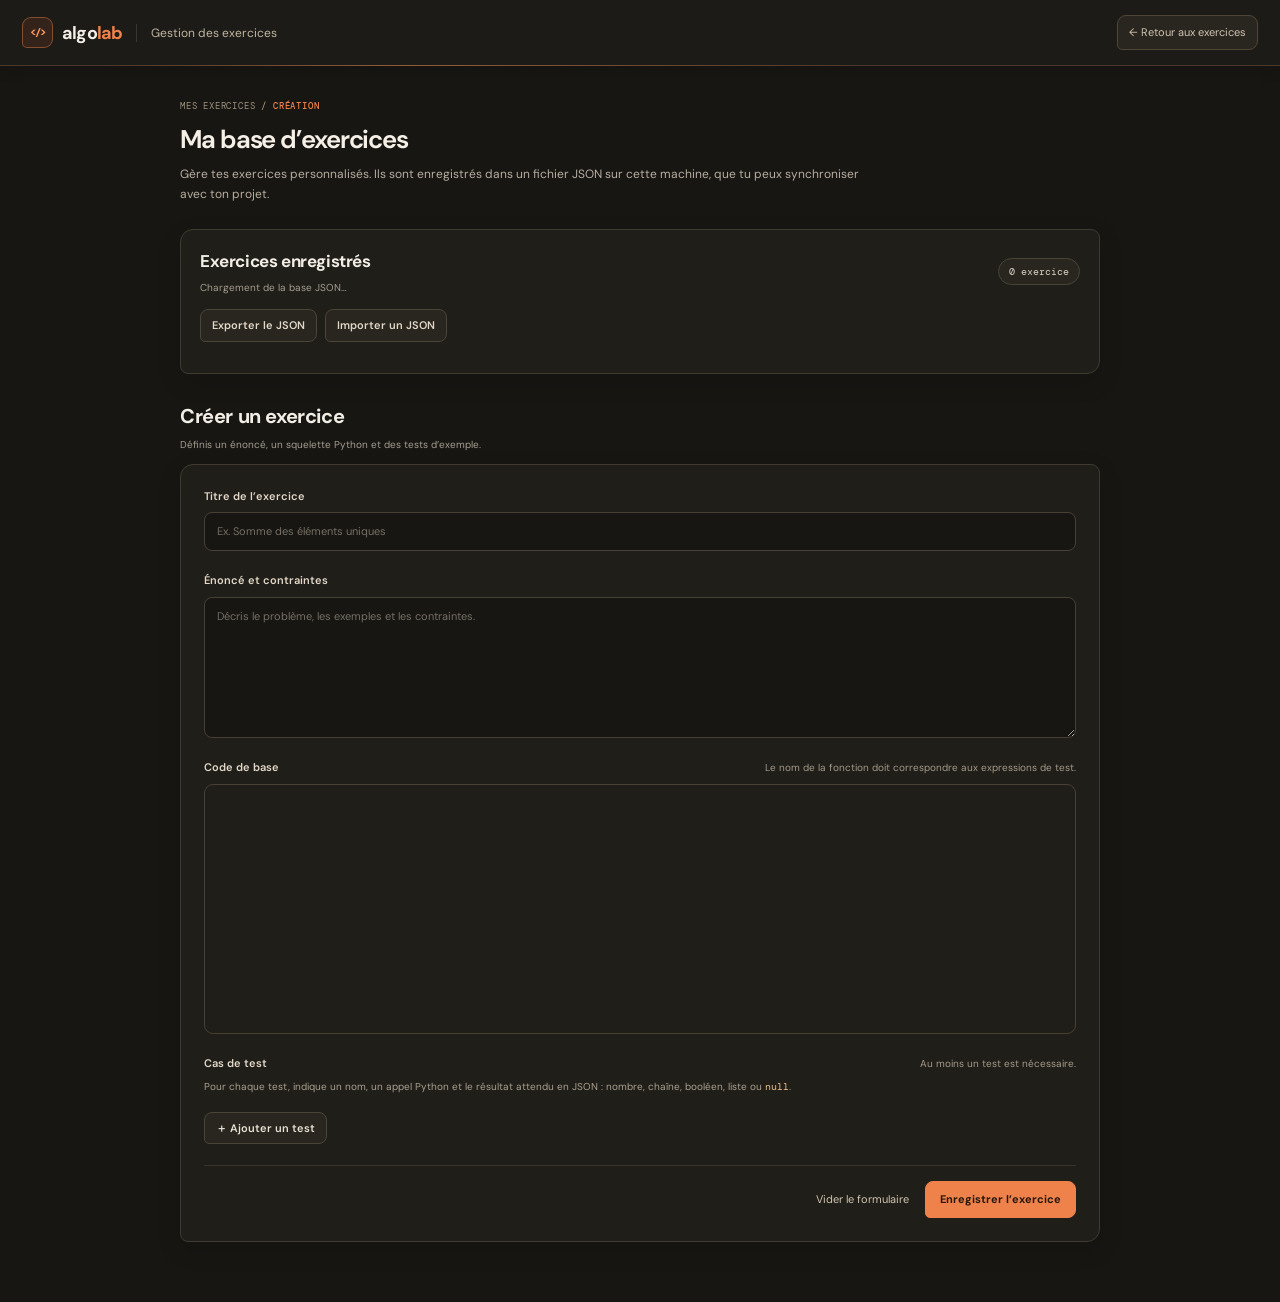
==== commit c8811182: "ui: remove unrelated brand references" ====
--- a/custom.html
+++ b/custom.html
@@ -14,8 +14,8 @@
 <body class="custom-page">
   <div class="app">
     <header class="top">
-      <a class="brand" href="index.html" aria-label="AlgoLab, accueil"><span class="brand-mark" aria-hidden="true">🥔</span><span>algo<b>lab</b></span></a>
-      <div class="sub">Ma cuisine à challenges</div>
+      <a class="brand" href="index.html" aria-label="AlgoLab, accueil"><span class="brand-mark" aria-hidden="true">&lt;/&gt;</span><span>algo<b>lab</b></span></a>
+      <div class="sub">Gestion des exercices</div>
       <div class="grow"></div>
       <a class="back-link" href="index.html">← Retour aux exercices</a>
     </header>
--- a/styles/base.css
+++ b/styles/base.css
@@ -11,7 +11,7 @@
   --accent: #ee824a;
   --accent-strong: #fa9660;
   --accent-soft: #33231a;
-  --potato: #edc978;
+  --gold: #edc978;
   --success: #afd08e;
   --danger: #ef897b;
   --mono: 'DM Mono', ui-monospace, monospace;
--- a/styles/layout.css
+++ b/styles/layout.css
@@ -48,11 +48,12 @@
   width: 31px;
   height: 31px;
   place-items: center;
-  border: 1px solid #f0c97880;
-  border-radius: 12px 9px 12px 8px;
-  background: #34281a;
-  font-size: 18px;
-  transform: rotate(-5deg);
+  border: 1px solid #ee824a70;
+  border-radius: 9px 9px 9px 5px;
+  background: #33231a;
+  color: var(--accent-strong);
+  font: 700 10px var(--mono);
+  letter-spacing: -1px;
 }
 
 .sub {
--- a/styles/editor.css
+++ b/styles/editor.css
@@ -50,7 +50,7 @@
   text-align: center;
 }
 
-.timer-toggle.is-running { color: var(--potato); }
+.timer-toggle.is-running { color: var(--gold); }
 .timer-reset, .reset-code { padding: 5px 7px; color: #c6b9a6; font-size: 13px; line-height: 1; }
 .timer-reset:hover, .reset-code:hover { color: #ffd3b4; }
 
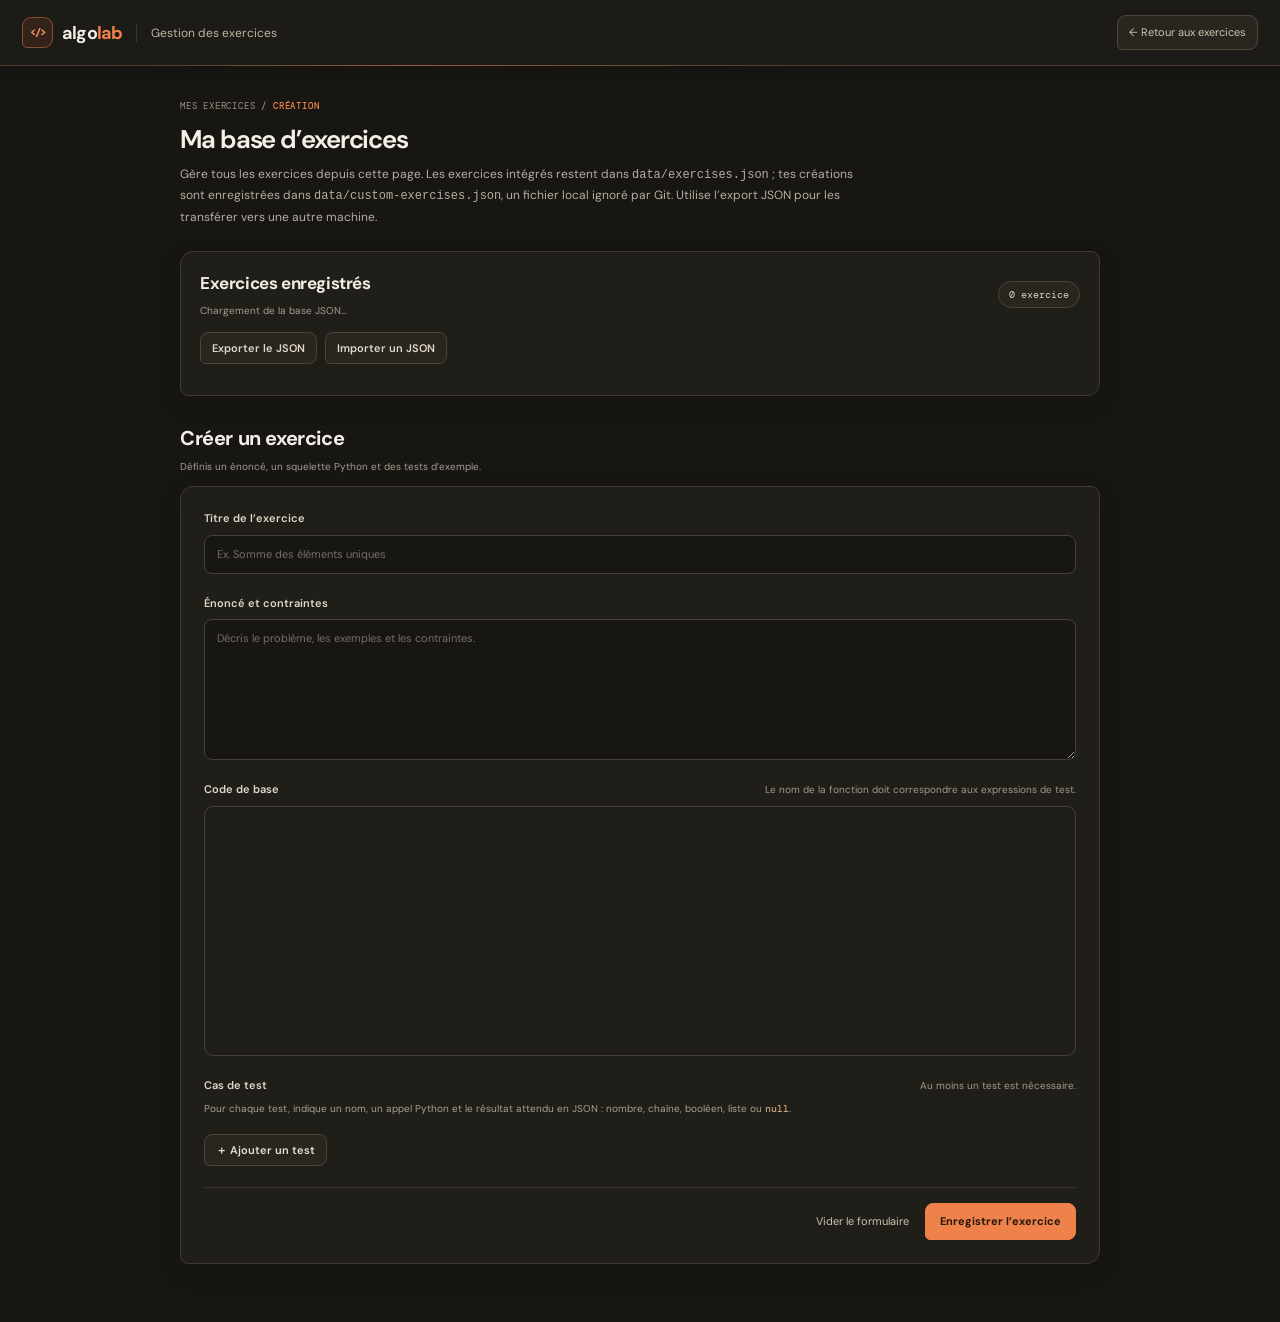
==== commit 93c838c1: "Add practice exercises and separate custom data" ====
--- a/custom.html
+++ b/custom.html
@@ -23,7 +23,7 @@
       <div class="custom-intro">
         <div class="crumb">MES EXERCICES <span> / <b>CRÉATION</b></span></div>
         <h1>Ma base d’exercices</h1>
-        <p>Gère tes exercices personnalisés. Ils sont enregistrés dans un fichier JSON sur cette machine, que tu peux synchroniser avec ton projet.</p>
+        <p>Gère tous les exercices depuis cette page. Les exercices intégrés restent dans <code>data/exercises.json</code> ; tes créations sont enregistrées dans <code>data/custom-exercises.json</code>, un fichier local ignoré par Git. Utilise l’export JSON pour les transférer vers une autre machine.</p>
       </div>
       <section class="database-panel">
         <div class="database-heading"><div><h2>Exercices enregistrés</h2><p id="databaseStatus">Chargement de la base JSON…</p></div><span id="databaseCount" class="pill">0 exercice</span></div>
--- a/styles/layout.css
+++ b/styles/layout.css
@@ -82,6 +82,7 @@
 .language-pill { border-color: #514536; color: #f0c978; }
 .language-pill span { width: 6px; height: 6px; border-radius: 50%; background: var(--success); }
 .count-pill { color: #c6bfb2; }
+.training-progress { border-color: #426044; background: #20291f; color: #b8d8ae; font-weight: 600; }
 
 .btn {
   padding: 7px 11px;
@@ -100,6 +101,10 @@
 .btn:active { transform: translateY(1px); }
 .clear-submissions { border-color: #67453a; background: #2d211c; color: #eab39b; }
 .clear-submissions:hover { border-color: var(--accent); background: #3a271e; color: #ffd2b9; }
+.exam-link { border-color: #705438; background: #30281d; color: #f0d28e; text-decoration: none; }
+.exam-link:hover { border-color: var(--gold); background: #3a3021; color: #ffe8b2; }
+.history-link { border-color: #4c6042; background: #22291f; color: #c3d8b2; text-decoration: none; }
+.history-link:hover { border-color: var(--success); background: #293323; color: #e0f0d2; }
 
 .add-exercise {
   display: flex;
